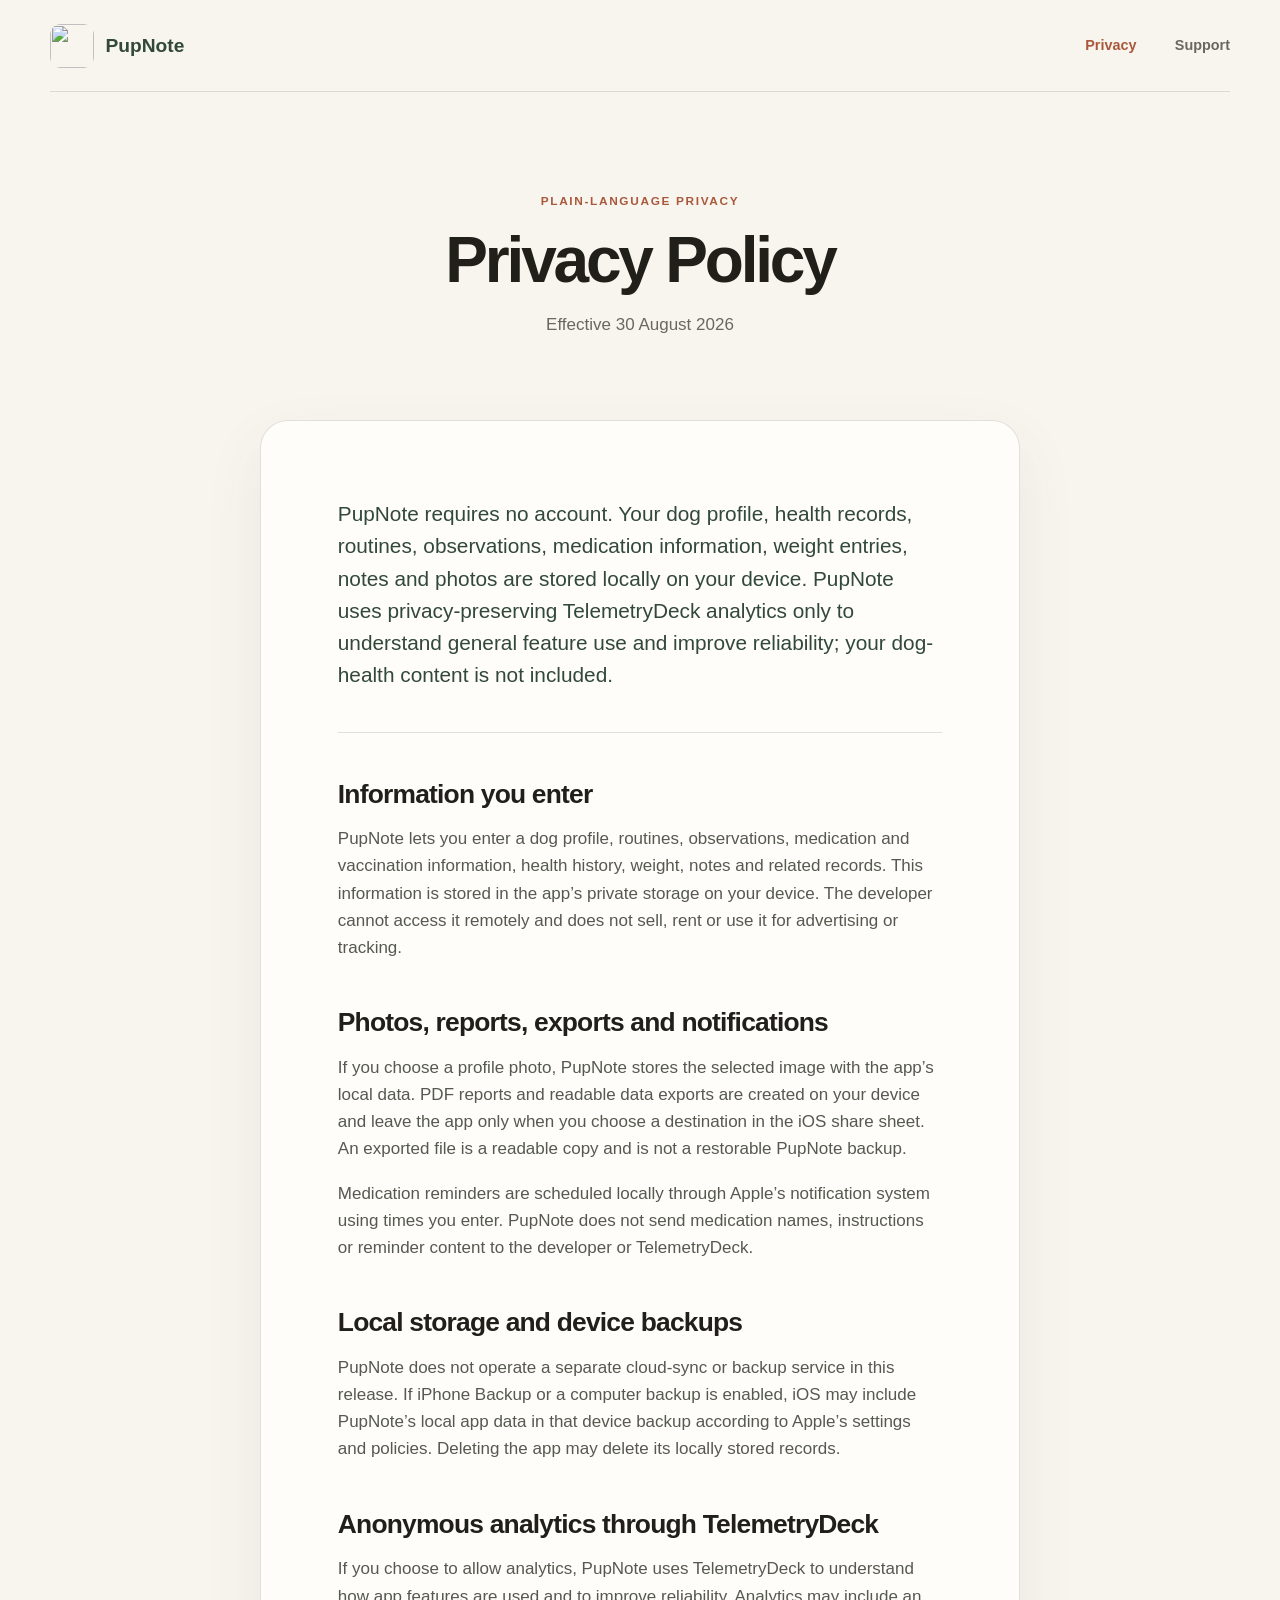
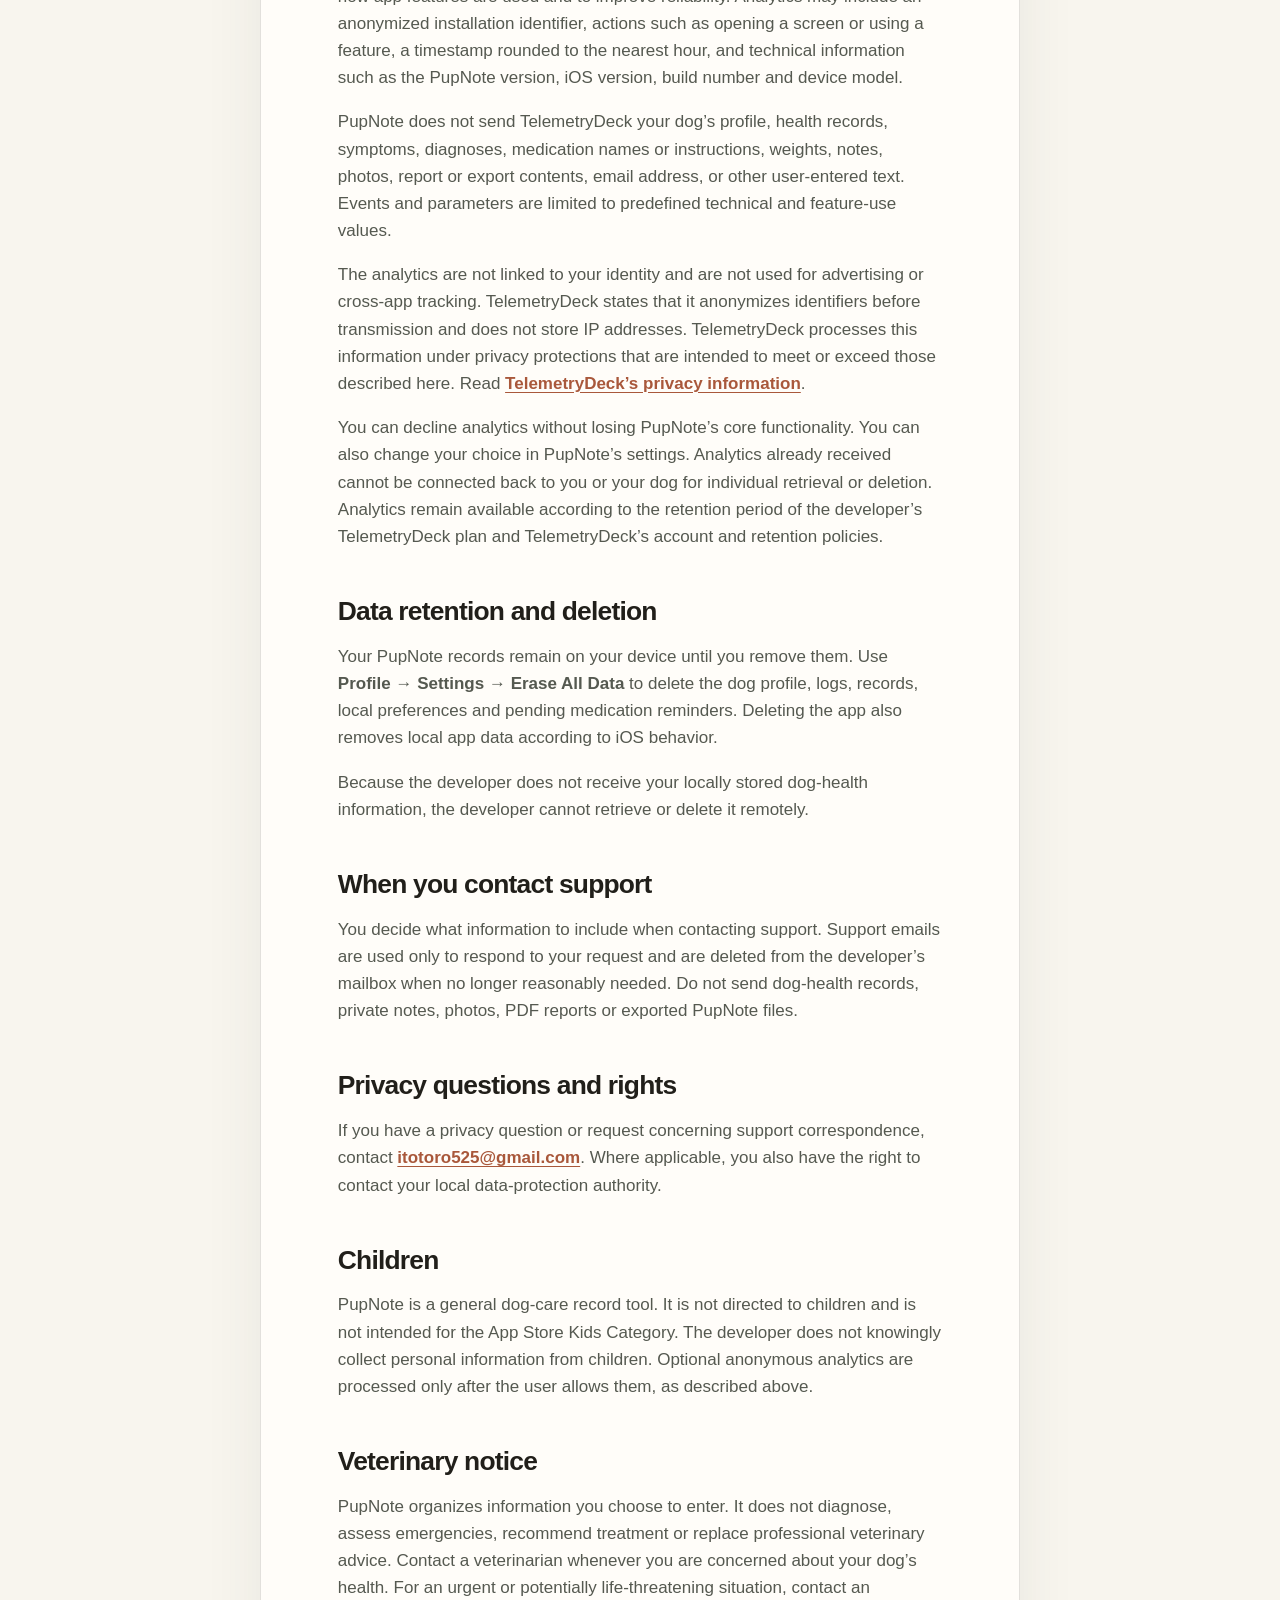
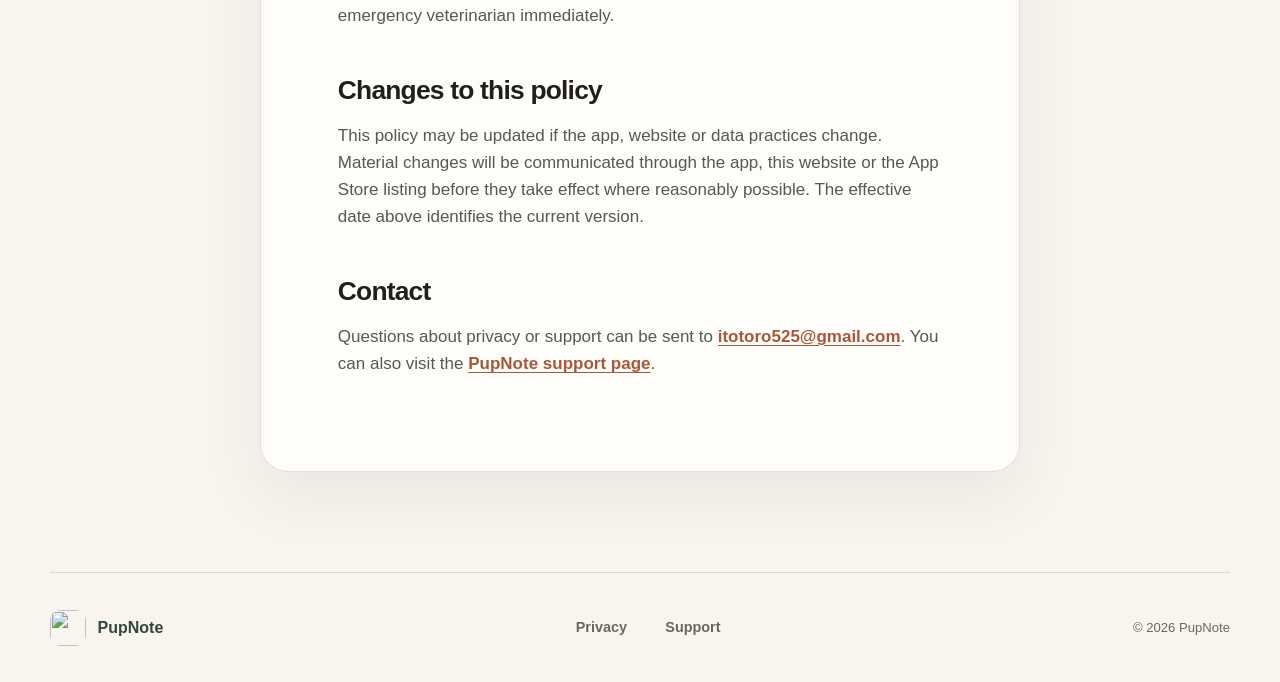
==== privacy/index.html @ dc1aa4c1 "Prep-Submission privacy and support" ====
<!doctype html>
<html lang="en">
<head>
  <meta charset="utf-8">
  <meta name="viewport" content="width=device-width, initial-scale=1">
  <meta name="theme-color" content="#f8f5ef">
  <meta name="description" content="PupNote privacy policy.">
  <title>Privacy Policy — PupNote</title>
  <link rel="icon" href="../assets/pupnote-icon.png" type="image/png">
  <link rel="stylesheet" href="../assets/styles.css">
</head>
<body>
  <a class="skip-link" href="#main">Skip to content</a>
  <header class="site-header">
    <a class="brand" href="../" aria-label="PupNote home"><img src="../assets/pupnote-icon.png" alt="" width="44" height="44"><span>PupNote</span></a>
    <nav aria-label="Primary navigation"><a aria-current="page" href="./">Privacy</a><a href="../support/">Support</a></nav>
  </header>
  <main id="main" class="document-shell">
    <header class="document-header">
      <p class="eyebrow">Plain-language privacy</p>
      <h1>Privacy Policy</h1>
      <p>Effective 30 August 2026</p>
    </header>
    <article class="document">
      <p class="summary">PupNote requires no account. Your dog profile, health records, routines, observations, medication information, weight entries, notes and photos are stored locally on your device. PupNote uses privacy-preserving TelemetryDeck analytics only to understand general feature use and improve reliability; your dog-health content is not included.</p>

      <h2>Information you enter</h2>
      <p>PupNote lets you enter a dog profile, routines, observations, medication and vaccination information, health history, weight, notes and related records. This information is stored in the app’s private storage on your device. The developer cannot access it remotely and does not sell, rent or use it for advertising or tracking.</p>

      <h2>Photos, reports, exports and notifications</h2>
      <p>If you choose a profile photo, PupNote stores the selected image with the app’s local data. PDF reports and readable data exports are created on your device and leave the app only when you choose a destination in the iOS share sheet. An exported file is a readable copy and is not a restorable PupNote backup.</p>
      <p>Medication reminders are scheduled locally through Apple’s notification system using times you enter. PupNote does not send medication names, instructions or reminder content to the developer or TelemetryDeck.</p>

      <h2>Local storage and device backups</h2>
      <p>PupNote does not operate a separate cloud-sync or backup service in this release. If iPhone Backup or a computer backup is enabled, iOS may include PupNote’s local app data in that device backup according to Apple’s settings and policies. Deleting the app may delete its locally stored records.</p>

      <h2>Anonymous analytics through TelemetryDeck</h2>
      <p>If you choose to allow analytics, PupNote uses TelemetryDeck to understand how app features are used and to improve reliability. Analytics may include an anonymized installation identifier, actions such as opening a screen or using a feature, a timestamp rounded to the nearest hour, and technical information such as the PupNote version, iOS version, build number and device model.</p>
      <p>PupNote does not send TelemetryDeck your dog’s profile, health records, symptoms, diagnoses, medication names or instructions, weights, notes, photos, report or export contents, email address, or other user-entered text. Events and parameters are limited to predefined technical and feature-use values.</p>
      <p>The analytics are not linked to your identity and are not used for advertising or cross-app tracking. TelemetryDeck states that it anonymizes identifiers before transmission and does not store IP addresses. TelemetryDeck processes this information under privacy protections that are intended to meet or exceed those described here. Read <a href="https://telemetrydeck.com/privacy/">TelemetryDeck’s privacy information</a>.</p>
      <p>You can decline analytics without losing PupNote’s core functionality. You can also change your choice in PupNote’s settings. Analytics already received cannot be connected back to you or your dog for individual retrieval or deletion. Analytics remain available according to the retention period of the developer’s TelemetryDeck plan and TelemetryDeck’s account and retention policies.</p>

      <h2>Data retention and deletion</h2>
      <p>Your PupNote records remain on your device until you remove them. Use <strong>Profile → Settings → Erase All Data</strong> to delete the dog profile, logs, records, local preferences and pending medication reminders. Deleting the app also removes local app data according to iOS behavior.</p>
      <p>Because the developer does not receive your locally stored dog-health information, the developer cannot retrieve or delete it remotely.</p>

      <h2>When you contact support</h2>
      <p>You decide what information to include when contacting support. Support emails are used only to respond to your request and are deleted from the developer’s mailbox when no longer reasonably needed. Do not send dog-health records, private notes, photos, PDF reports or exported PupNote files.</p>

      <h2>Privacy questions and rights</h2>
      <p>If you have a privacy question or request concerning support correspondence, contact <a href="mailto:itotoro525@gmail.com">itotoro525@gmail.com</a>. Where applicable, you also have the right to contact your local data-protection authority.</p>

      <h2>Children</h2>
      <p>PupNote is a general dog-care record tool. It is not directed to children and is not intended for the App Store Kids Category. The developer does not knowingly collect personal information from children. Optional anonymous analytics are processed only after the user allows them, as described above.</p>

      <h2>Veterinary notice</h2>
      <p>PupNote organizes information you choose to enter. It does not diagnose, assess emergencies, recommend treatment or replace professional veterinary advice. Contact a veterinarian whenever you are concerned about your dog’s health. For an urgent or potentially life-threatening situation, contact an emergency veterinarian immediately.</p>

      <h2>Changes to this policy</h2>
      <p>This policy may be updated if the app, website or data practices change. Material changes will be communicated through the app, this website or the App Store listing before they take effect where reasonably possible. The effective date above identifies the current version.</p>

      <h2>Contact</h2>
      <p>Questions about privacy or support can be sent to <a href="mailto:itotoro525@gmail.com">itotoro525@gmail.com</a>. You can also visit the <a href="../support/">PupNote support page</a>.</p>
    </article>
  </main>
  <footer><a class="brand footer-brand" href="../"><img src="../assets/pupnote-icon.png" alt="" width="36" height="36"><span>PupNote</span></a><div class="footer-links"><a href="./">Privacy</a><a href="../support/">Support</a></div><p>© 2026 PupNote</p></footer>
</body>
</html>
---- assets/styles.css ----
:root{--cream:#f8f5ee;--paper:#fffdf9;--ink:#211f1a;--forest:#31483a;--sage:#718b70;--sage-soft:#dfe8da;--amber:#e69519;--amber-soft:#f8e2b7;--clay:#a9583b;--clay-soft:#f1d8cc;--muted:#69675f;--line:rgba(33,31,26,.13);--max:1180px;--display:"Avenir Next Rounded","SF Pro Rounded",-apple-system,sans-serif;--sans:-apple-system,BlinkMacSystemFont,"Segoe UI",sans-serif}
*{box-sizing:border-box}html{scroll-behavior:smooth}body{margin:0;color:var(--ink);background:var(--cream);font:17px/1.6 var(--sans);-webkit-font-smoothing:antialiased}a{color:inherit;text-underline-offset:.2em}img{display:block;max-width:100%}.skip-link{position:fixed;top:10px;left:10px;z-index:20;padding:.6rem 1rem;background:var(--ink);color:#fff;transform:translateY(-150%)}.skip-link:focus{transform:none}.site-header,footer{width:min(calc(100% - 48px),var(--max));margin:auto;display:flex;align-items:center;justify-content:space-between}.site-header{min-height:92px;border-bottom:1px solid var(--line)}.brand{display:inline-flex;align-items:center;gap:.72rem;color:var(--forest);text-decoration:none;font:750 1.2rem var(--display)}.brand img{border-radius:11px}.brand b{color:var(--amber)}.site-header nav,.footer-links{display:flex;gap:clamp(1.2rem,3vw,2.5rem)}.site-header nav a,.footer-links a{color:var(--muted);text-decoration:none;font-size:.9rem;font-weight:700}.site-header nav a:hover,.site-header nav a[aria-current=page],.footer-links a:hover{color:var(--clay)}
.hero{width:min(calc(100% - 48px),var(--max));margin:auto;min-height:760px;display:grid;grid-template-columns:1fr .85fr;align-items:center;gap:7vw;padding:70px 0 95px}.eyebrow{margin:0 0 1rem;color:var(--clay);font-size:.74rem;font-weight:850;letter-spacing:.14em;text-transform:uppercase}h1,h2,h3{font-family:var(--display);line-height:1.05}.hero h1{margin:0;font-size:clamp(4rem,8.2vw,7.1rem);letter-spacing:-.065em;font-weight:750}.hero h1 em,.closing h2 em{color:var(--amber);font-style:normal}.lede{max-width:650px;margin:2rem 0 0;color:var(--muted);font-size:clamp(1.08rem,2vw,1.32rem);line-height:1.55}.actions{display:flex;flex-wrap:wrap;align-items:center;gap:1.5rem;margin-top:2.2rem}.button{display:inline-block;padding:.92rem 1.2rem;border-radius:999px;background:var(--forest);color:#fff;font-size:.88rem;font-weight:780}.text-link{color:var(--forest);font-weight:780;text-decoration-thickness:1px}
.phone-stage{position:relative;display:grid;place-items:center;min-height:650px}.sun{position:absolute;border-radius:50%}.sun-one{width:530px;height:530px;background:var(--amber-soft)}.sun-two{width:230px;height:230px;right:-45px;top:15px;background:var(--clay-soft)}.phone{position:relative;z-index:2;width:330px;height:682px;overflow:hidden;padding:15px 18px 0;border:9px solid #282823;border-radius:47px;background:var(--paper);box-shadow:0 35px 70px rgba(49,72,58,.23),inset 0 0 0 1px #d8d5cd;font-size:11px}.phone-top{height:26px;display:flex;justify-content:space-between;align-items:flex-start;padding:0 8px;font-weight:750}.island{position:absolute;top:9px;left:50%;width:90px;height:25px;border-radius:20px;background:#252522;transform:translateX(-50%)}.app-head{display:flex;align-items:center;justify-content:space-between;margin:18px 3px 16px}.app-head p{margin:0;color:var(--muted);font-size:11px}.app-head h2{margin:2px 0 0;font-size:23px;letter-spacing:-.04em}.app-head img{width:45px;height:45px;border-radius:50%;object-fit:cover;border:3px solid #fff;box-shadow:0 2px 10px #c9c2b6}.next-card{padding:17px;border-radius:20px;background:var(--forest);color:#fff}.card-row{display:flex;justify-content:space-between;align-items:center}.mini-label,.section-label{font-size:8px;font-weight:850;letter-spacing:.12em}.status{padding:3px 7px;border-radius:20px;background:#e4eee1;color:var(--forest);font-size:8px;font-weight:800}.next-card h3{margin:17px 0 1px;font-size:19px}.next-card p{margin:0;color:#dce6de}.next-card button{width:100%;margin-top:14px;padding:9px;border:0;border-radius:10px;background:#fff;color:var(--forest);font-weight:800}.section-label{margin:17px 2px 9px;color:#827d72}.quick-grid{display:grid;grid-template-columns:repeat(4,1fr);gap:7px}.quick-grid span{height:63px;display:grid;place-items:center;padding:8px 2px;border:1px solid #ebe4d8;border-radius:14px;background:#fff;font-size:17px}.quick-grid b{font-size:8px}.care-row{display:flex;align-items:center;gap:9px;margin-bottom:7px;padding:10px;border-radius:13px;background:#f4f1e9}.care-row .care-icon{display:grid;place-items:center;width:28px;height:28px;border-radius:9px;background:var(--sage-soft);color:var(--forest);font-weight:900}.care-row .care-icon.amber{background:var(--amber-soft);color:#9d5f09}.care-row div{display:grid;flex:1}.care-row small{color:var(--muted)}.care-row time{color:var(--muted);font-size:9px}.tabbar{position:absolute;bottom:0;left:0;right:0;height:68px;display:grid;grid-template-columns:repeat(5,1fr);padding:8px 8px 4px;background:rgba(255,253,249,.96);border-top:1px solid #e8e2d7}.tabbar span{display:grid;place-items:center;color:#999287;font-size:15px}.tabbar b{font-size:7px}.tabbar .active{color:var(--amber)}
.trust-strip{display:grid;grid-template-columns:repeat(3,1fr);gap:1px;background:var(--forest);color:#fff}.trust-strip p{margin:0;padding:2rem max(1.5rem,calc((100vw - var(--max))/6));border-right:1px solid rgba(255,255,255,.15)}.trust-strip strong,.trust-strip span{display:block}.trust-strip strong{font:750 1.15rem var(--display)}.trust-strip span{margin-top:.25rem;color:#d9e3da;font-size:.86rem}.section{width:min(calc(100% - 48px),var(--max));margin:auto;padding:125px 0}.section-heading{display:grid;grid-template-columns:1.1fr .75fr;gap:7rem;align-items:end}.section-heading h2,.flow-copy h2,.privacy-callout h2,.closing h2,.document-header h1{margin:0;font-size:clamp(2.8rem,5vw,4.7rem);letter-spacing:-.05em}.section-heading>p{margin:0;color:var(--muted)}.feature-grid{display:grid;grid-template-columns:repeat(3,1fr);gap:1.3rem;margin-top:4.5rem}.feature-card{min-height:400px;padding:2rem;border-radius:28px;display:flex;flex-direction:column}.feature-card.sage{background:var(--sage-soft)}.feature-card.amber{background:var(--amber-soft)}.feature-card.clay{background:var(--clay-soft)}.number{font-size:.72rem;font-weight:850;letter-spacing:.12em;color:var(--forest)}.feature-icon{margin:auto 0 1rem;font:500 3rem var(--display)}.feature-card h3{margin:0 0 .8rem;font-size:1.9rem;letter-spacing:-.035em}.feature-card p{margin:0;color:#56584f;font-size:.94rem}.flow-section{padding:115px max(24px,calc((100vw - var(--max))/2));display:grid;grid-template-columns:1fr 1fr;gap:8rem;background:#fffdf9}.flow-copy p:last-child{max-width:500px;color:var(--muted)}.flow-list{list-style:none;margin:0;padding:0}.flow-list li{display:flex;gap:1.2rem;padding:1.5rem 0;border-bottom:1px solid var(--line)}.flow-list li>span{display:grid;place-items:center;flex:0 0 42px;height:42px;border-radius:50%;background:var(--amber-soft);color:#8c5307;font-weight:850}.flow-list strong{font:750 1.25rem var(--display)}.flow-list p{margin:.2rem 0 0;color:var(--muted);font-size:.94rem}.privacy-callout{padding:110px max(24px,calc((100vw - var(--max))/2));background:var(--sage-soft);display:grid;grid-template-columns:.8fr 1fr;gap:8rem;align-items:center}.privacy-callout>div:last-child{max-width:570px}.privacy-callout>div:last-child>p:not(.eyebrow){color:#51574f}.privacy-art{position:relative;width:min(100%,390px);aspect-ratio:1;margin:auto}.privacy-art img{width:100%;height:100%;object-fit:cover;border-radius:50%;filter:saturate(.8)}.privacy-art span{position:absolute;right:-30px;bottom:15px;display:grid;place-items:center;width:130px;height:130px;border-radius:50%;background:var(--clay);color:#fff;text-align:center;font:750 1.1rem/1.15 var(--display);transform:rotate(7deg)}.closing{padding:130px 24px;text-align:center}.closing img{margin:0 auto 1.5rem;border-radius:23px}.closing h2{max-width:720px;margin:0 auto}.closing>p:last-child{color:var(--muted)}footer{min-height:110px;border-top:1px solid var(--line);color:var(--muted);font-size:.82rem}.footer-brand{font-size:1rem}
.document-shell{padding-bottom:100px}.document-header{width:min(calc(100% - 48px),850px);margin:auto;padding:100px 0 65px;text-align:center}.document-header>p:last-child{color:var(--muted)}.document{width:min(calc(100% - 48px),760px);margin:auto;padding:clamp(2rem,6vw,5rem);background:var(--paper);border:1px solid var(--line);border-radius:28px;box-shadow:0 24px 60px rgba(49,72,58,.08)}.document .summary{margin:0 0 3rem;padding-bottom:2.5rem;border-bottom:1px solid var(--line);color:var(--forest);font:1.3rem/1.55 var(--display)}.document h2{margin:3rem 0 .75rem;font-size:1.65rem;letter-spacing:-.03em}.document p{color:#555950}.document a{color:var(--clay);font-weight:750}.note{margin-top:3rem;padding:1.4rem 1.5rem;border-radius:15px;background:var(--sage-soft);color:var(--forest)}
@media(max-width:850px){.hero{grid-template-columns:1fr;padding-top:65px}.hero-copy{text-align:center}.lede{margin-left:auto;margin-right:auto}.actions{justify-content:center}.phone-stage{min-height:700px}.trust-strip,.feature-grid,.section-heading,.flow-section,.privacy-callout{grid-template-columns:1fr}.section-heading,.flow-section,.privacy-callout{gap:2.5rem}.trust-strip p{border-right:0;border-bottom:1px solid rgba(255,255,255,.15)}.section{padding:90px 0}.feature-card{min-height:300px}.privacy-art{width:min(78vw,390px)}}
@media(max-width:580px){.site-header,footer,.hero,.section{width:min(calc(100% - 32px),var(--max))}.site-header{min-height:76px}.brand span{font-size:.95rem}.site-header nav{gap:.8rem}.site-header nav a:first-child{display:none}.hero h1{font-size:clamp(3.7rem,18vw,5.3rem)}.phone-stage{min-height:610px;transform:scale(.88);margin:-35px 0}.sun-one{width:430px;height:430px}.feature-card{min-height:275px}.privacy-art span{right:-5px;width:105px;height:105px;font-size:.9rem}footer{padding:1.5rem 0;flex-wrap:wrap;gap:1rem 2rem}footer>p{flex-basis:100%;margin:0}.document-header{padding:70px 0 45px}.document{width:min(calc(100% - 24px),760px);padding:2rem 1.35rem;border-radius:20px}}
@media(prefers-reduced-motion:reduce){html{scroll-behavior:auto}}
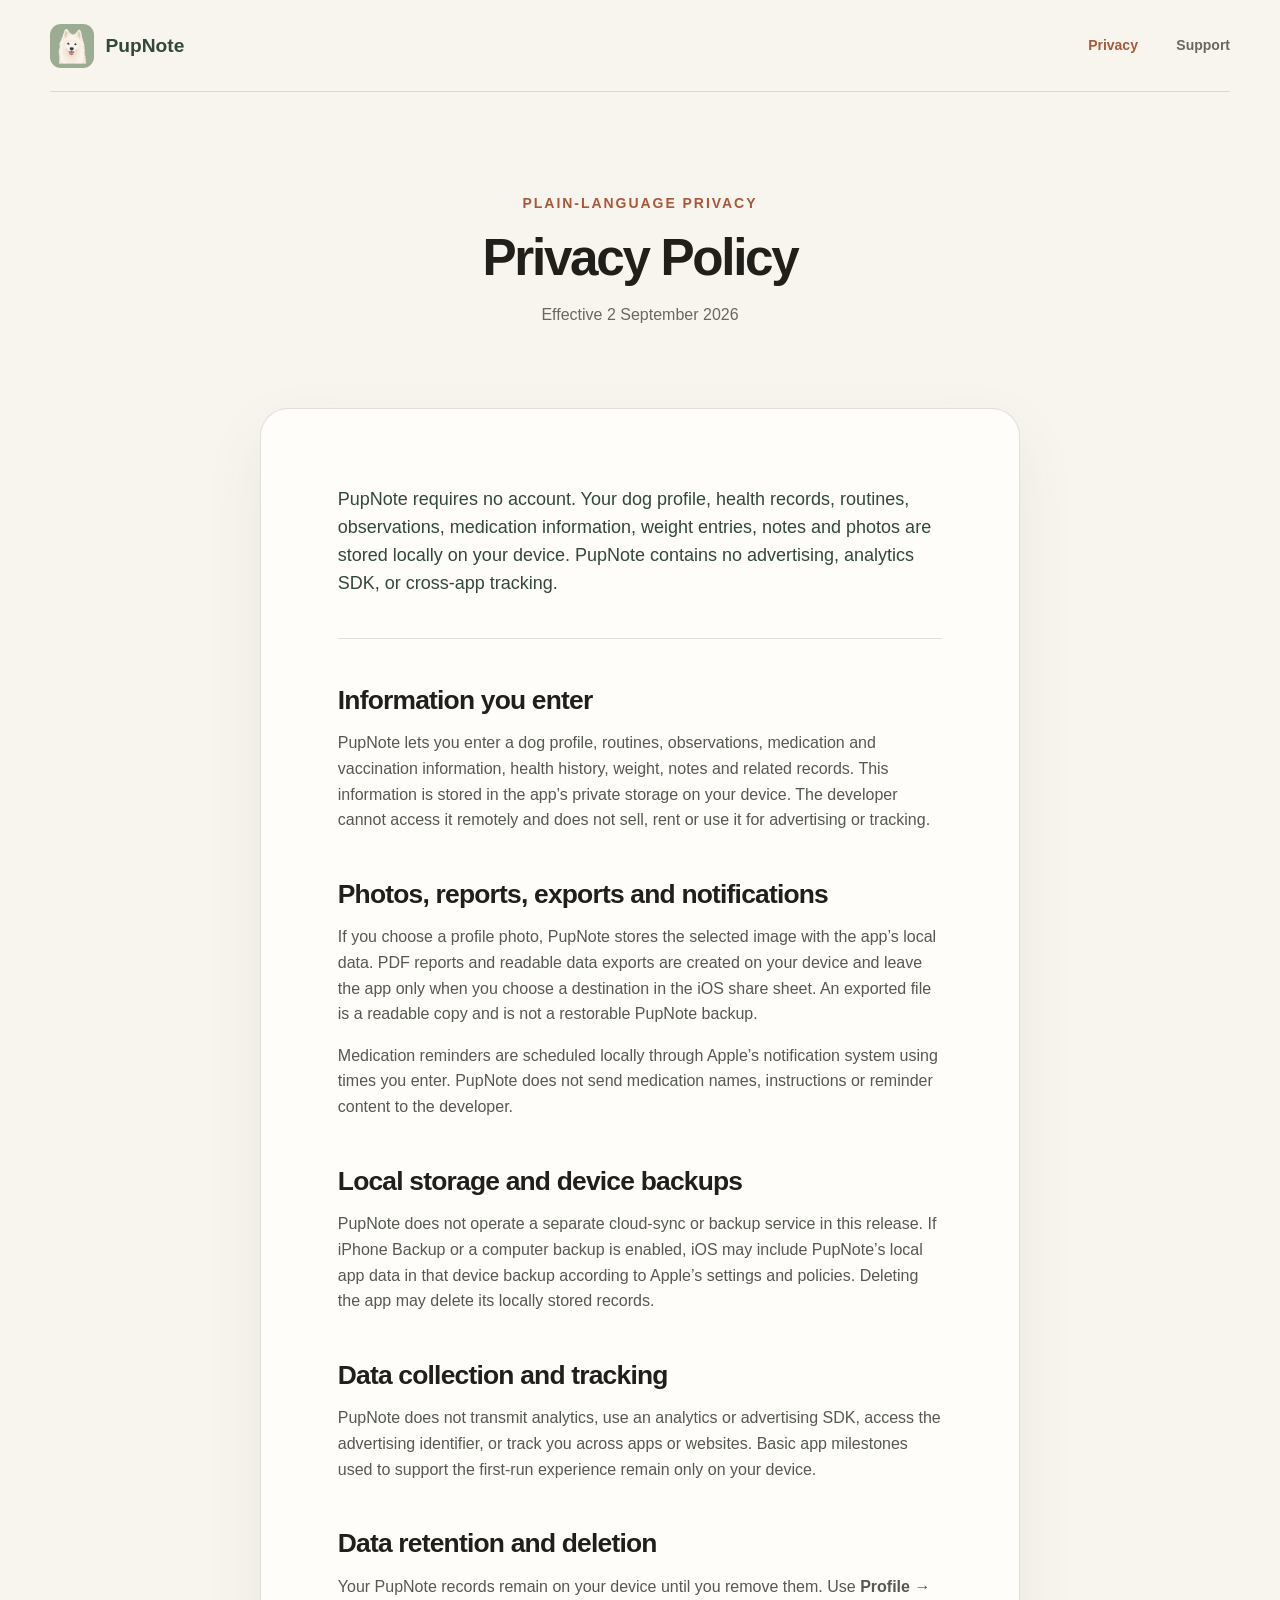
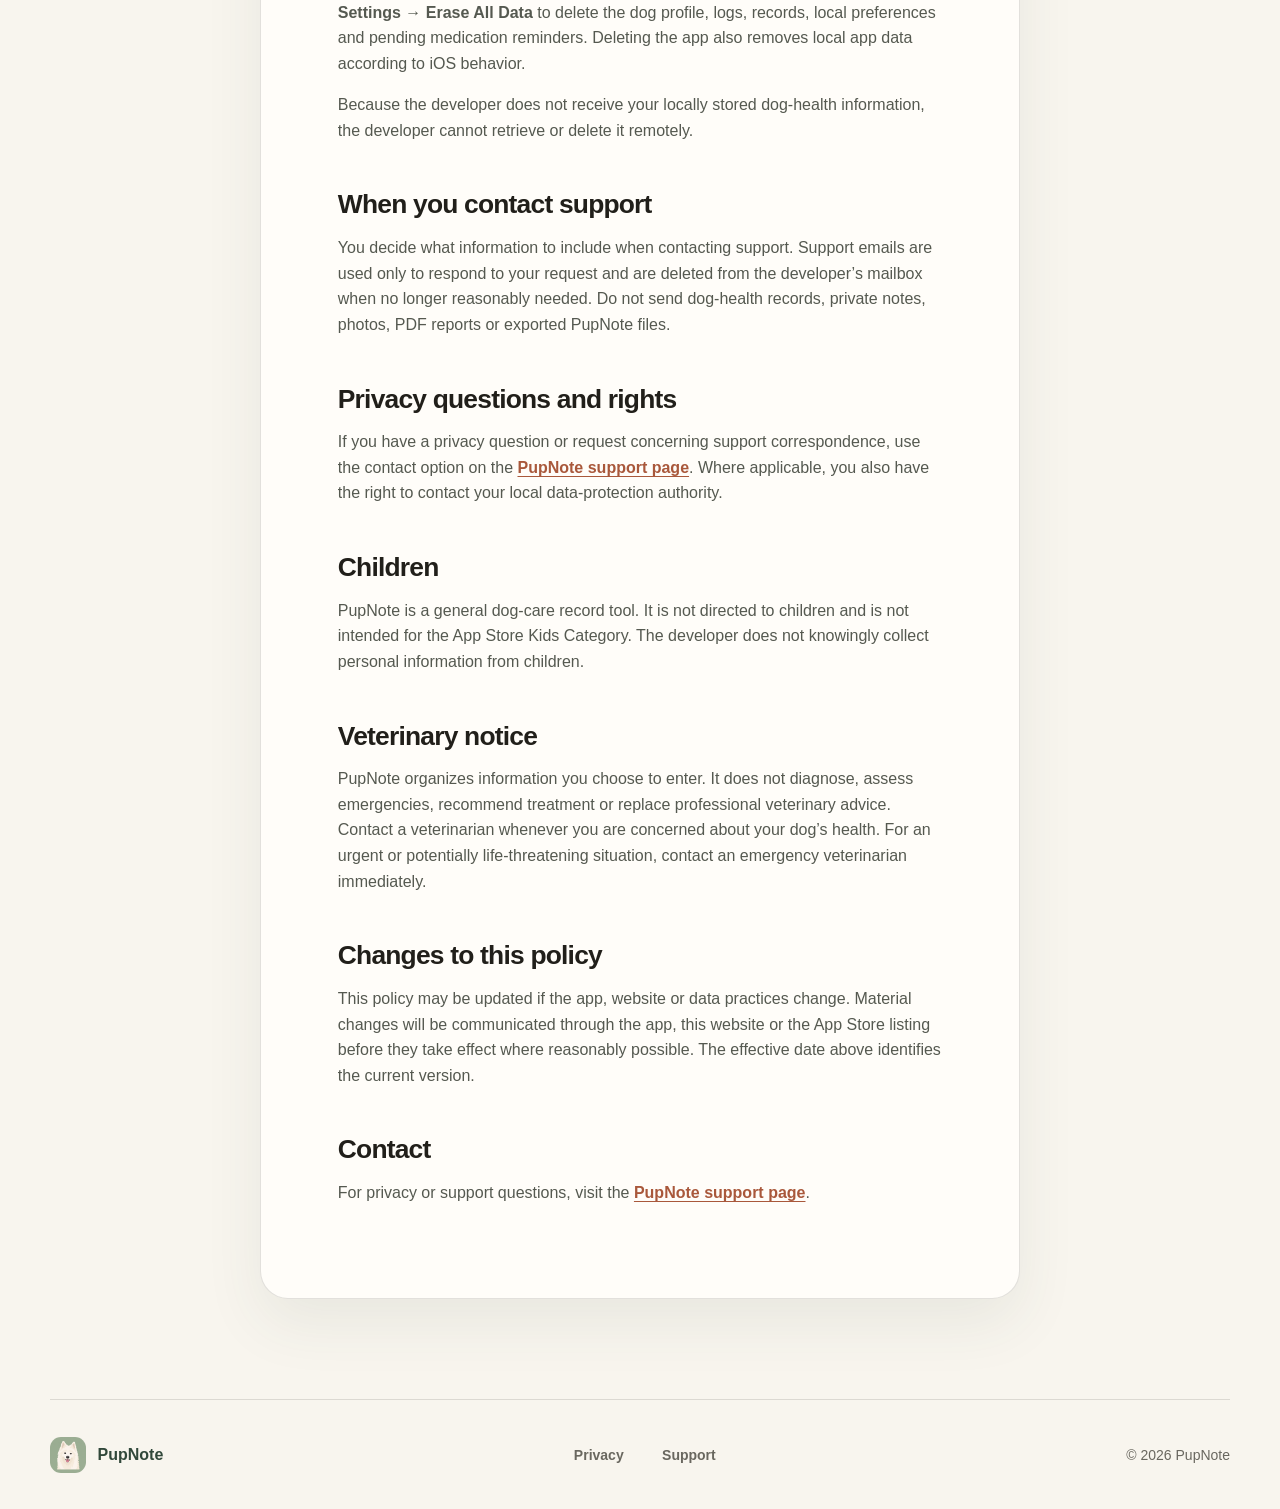
==== commit cadc775b: "Align public privacy pages with local-only release" ====
--- a/privacy/index.html
+++ b/privacy/index.html
@@ -19,26 +19,23 @@
     <header class="document-header">
       <p class="eyebrow">Plain-language privacy</p>
       <h1>Privacy Policy</h1>
-      <p>Effective 30 August 2026</p>
+      <p>Effective 2 September 2026</p>
     </header>
     <article class="document">
-      <p class="summary">PupNote requires no account. Your dog profile, health records, routines, observations, medication information, weight entries, notes and photos are stored locally on your device. PupNote uses privacy-preserving TelemetryDeck analytics only to understand general feature use and improve reliability; your dog-health content is not included.</p>
+      <p class="summary">PupNote requires no account. Your dog profile, health records, routines, observations, medication information, weight entries, notes and photos are stored locally on your device. PupNote contains no advertising, analytics SDK, or cross-app tracking.</p>
 
       <h2>Information you enter</h2>
       <p>PupNote lets you enter a dog profile, routines, observations, medication and vaccination information, health history, weight, notes and related records. This information is stored in the app’s private storage on your device. The developer cannot access it remotely and does not sell, rent or use it for advertising or tracking.</p>
 
       <h2>Photos, reports, exports and notifications</h2>
       <p>If you choose a profile photo, PupNote stores the selected image with the app’s local data. PDF reports and readable data exports are created on your device and leave the app only when you choose a destination in the iOS share sheet. An exported file is a readable copy and is not a restorable PupNote backup.</p>
-      <p>Medication reminders are scheduled locally through Apple’s notification system using times you enter. PupNote does not send medication names, instructions or reminder content to the developer or TelemetryDeck.</p>
+      <p>Medication reminders are scheduled locally through Apple’s notification system using times you enter. PupNote does not send medication names, instructions or reminder content to the developer.</p>
 
       <h2>Local storage and device backups</h2>
       <p>PupNote does not operate a separate cloud-sync or backup service in this release. If iPhone Backup or a computer backup is enabled, iOS may include PupNote’s local app data in that device backup according to Apple’s settings and policies. Deleting the app may delete its locally stored records.</p>
 
-      <h2>Anonymous analytics through TelemetryDeck</h2>
-      <p>If you choose to allow analytics, PupNote uses TelemetryDeck to understand how app features are used and to improve reliability. Analytics may include an anonymized installation identifier, actions such as opening a screen or using a feature, a timestamp rounded to the nearest hour, and technical information such as the PupNote version, iOS version, build number and device model.</p>
-      <p>PupNote does not send TelemetryDeck your dog’s profile, health records, symptoms, diagnoses, medication names or instructions, weights, notes, photos, report or export contents, email address, or other user-entered text. Events and parameters are limited to predefined technical and feature-use values.</p>
-      <p>The analytics are not linked to your identity and are not used for advertising or cross-app tracking. TelemetryDeck states that it anonymizes identifiers before transmission and does not store IP addresses. TelemetryDeck processes this information under privacy protections that are intended to meet or exceed those described here. Read <a href="https://telemetrydeck.com/privacy/">TelemetryDeck’s privacy information</a>.</p>
-      <p>You can decline analytics without losing PupNote’s core functionality. You can also change your choice in PupNote’s settings. Analytics already received cannot be connected back to you or your dog for individual retrieval or deletion. Analytics remain available according to the retention period of the developer’s TelemetryDeck plan and TelemetryDeck’s account and retention policies.</p>
+      <h2>Data collection and tracking</h2>
+      <p>PupNote does not transmit analytics, use an analytics or advertising SDK, access the advertising identifier, or track you across apps or websites. Basic app milestones used to support the first-run experience remain only on your device.</p>
 
       <h2>Data retention and deletion</h2>
       <p>Your PupNote records remain on your device until you remove them. Use <strong>Profile → Settings → Erase All Data</strong> to delete the dog profile, logs, records, local preferences and pending medication reminders. Deleting the app also removes local app data according to iOS behavior.</p>
@@ -48,10 +45,10 @@
       <p>You decide what information to include when contacting support. Support emails are used only to respond to your request and are deleted from the developer’s mailbox when no longer reasonably needed. Do not send dog-health records, private notes, photos, PDF reports or exported PupNote files.</p>
 
       <h2>Privacy questions and rights</h2>
-      <p>If you have a privacy question or request concerning support correspondence, contact <a href="mailto:itotoro525@gmail.com">itotoro525@gmail.com</a>. Where applicable, you also have the right to contact your local data-protection authority.</p>
+      <p>If you have a privacy question or request concerning support correspondence, use the contact option on the <a href="../support/">PupNote support page</a>. Where applicable, you also have the right to contact your local data-protection authority.</p>
 
       <h2>Children</h2>
-      <p>PupNote is a general dog-care record tool. It is not directed to children and is not intended for the App Store Kids Category. The developer does not knowingly collect personal information from children. Optional anonymous analytics are processed only after the user allows them, as described above.</p>
+      <p>PupNote is a general dog-care record tool. It is not directed to children and is not intended for the App Store Kids Category. The developer does not knowingly collect personal information from children.</p>
 
       <h2>Veterinary notice</h2>
       <p>PupNote organizes information you choose to enter. It does not diagnose, assess emergencies, recommend treatment or replace professional veterinary advice. Contact a veterinarian whenever you are concerned about your dog’s health. For an urgent or potentially life-threatening situation, contact an emergency veterinarian immediately.</p>
@@ -60,7 +57,7 @@
       <p>This policy may be updated if the app, website or data practices change. Material changes will be communicated through the app, this website or the App Store listing before they take effect where reasonably possible. The effective date above identifies the current version.</p>
 
       <h2>Contact</h2>
-      <p>Questions about privacy or support can be sent to <a href="mailto:itotoro525@gmail.com">itotoro525@gmail.com</a>. You can also visit the <a href="../support/">PupNote support page</a>.</p>
+      <p>For privacy or support questions, visit the <a href="../support/">PupNote support page</a>.</p>
     </article>
   </main>
   <footer><a class="brand footer-brand" href="../"><img src="../assets/pupnote-icon.png" alt="" width="36" height="36"><span>PupNote</span></a><div class="footer-links"><a href="./">Privacy</a><a href="../support/">Support</a></div><p>© 2026 PupNote</p></footer>
--- a/assets/styles.css
+++ b/assets/styles.css
@@ -4,6 +4,57 @@
 .phone-stage{position:relative;display:grid;place-items:center;min-height:650px}.sun{position:absolute;border-radius:50%}.sun-one{width:530px;height:530px;background:var(--amber-soft)}.sun-two{width:230px;height:230px;right:-45px;top:15px;background:var(--clay-soft)}.phone{position:relative;z-index:2;width:330px;height:682px;overflow:hidden;padding:15px 18px 0;border:9px solid #282823;border-radius:47px;background:var(--paper);box-shadow:0 35px 70px rgba(49,72,58,.23),inset 0 0 0 1px #d8d5cd;font-size:11px}.phone-top{height:26px;display:flex;justify-content:space-between;align-items:flex-start;padding:0 8px;font-weight:750}.island{position:absolute;top:9px;left:50%;width:90px;height:25px;border-radius:20px;background:#252522;transform:translateX(-50%)}.app-head{display:flex;align-items:center;justify-content:space-between;margin:18px 3px 16px}.app-head p{margin:0;color:var(--muted);font-size:11px}.app-head h2{margin:2px 0 0;font-size:23px;letter-spacing:-.04em}.app-head img{width:45px;height:45px;border-radius:50%;object-fit:cover;border:3px solid #fff;box-shadow:0 2px 10px #c9c2b6}.next-card{padding:17px;border-radius:20px;background:var(--forest);color:#fff}.card-row{display:flex;justify-content:space-between;align-items:center}.mini-label,.section-label{font-size:8px;font-weight:850;letter-spacing:.12em}.status{padding:3px 7px;border-radius:20px;background:#e4eee1;color:var(--forest);font-size:8px;font-weight:800}.next-card h3{margin:17px 0 1px;font-size:19px}.next-card p{margin:0;color:#dce6de}.next-card button{width:100%;margin-top:14px;padding:9px;border:0;border-radius:10px;background:#fff;color:var(--forest);font-weight:800}.section-label{margin:17px 2px 9px;color:#827d72}.quick-grid{display:grid;grid-template-columns:repeat(4,1fr);gap:7px}.quick-grid span{height:63px;display:grid;place-items:center;padding:8px 2px;border:1px solid #ebe4d8;border-radius:14px;background:#fff;font-size:17px}.quick-grid b{font-size:8px}.care-row{display:flex;align-items:center;gap:9px;margin-bottom:7px;padding:10px;border-radius:13px;background:#f4f1e9}.care-row .care-icon{display:grid;place-items:center;width:28px;height:28px;border-radius:9px;background:var(--sage-soft);color:var(--forest);font-weight:900}.care-row .care-icon.amber{background:var(--amber-soft);color:#9d5f09}.care-row div{display:grid;flex:1}.care-row small{color:var(--muted)}.care-row time{color:var(--muted);font-size:9px}.tabbar{position:absolute;bottom:0;left:0;right:0;height:68px;display:grid;grid-template-columns:repeat(5,1fr);padding:8px 8px 4px;background:rgba(255,253,249,.96);border-top:1px solid #e8e2d7}.tabbar span{display:grid;place-items:center;color:#999287;font-size:15px}.tabbar b{font-size:7px}.tabbar .active{color:var(--amber)}
 .trust-strip{display:grid;grid-template-columns:repeat(3,1fr);gap:1px;background:var(--forest);color:#fff}.trust-strip p{margin:0;padding:2rem max(1.5rem,calc((100vw - var(--max))/6));border-right:1px solid rgba(255,255,255,.15)}.trust-strip strong,.trust-strip span{display:block}.trust-strip strong{font:750 1.15rem var(--display)}.trust-strip span{margin-top:.25rem;color:#d9e3da;font-size:.86rem}.section{width:min(calc(100% - 48px),var(--max));margin:auto;padding:125px 0}.section-heading{display:grid;grid-template-columns:1.1fr .75fr;gap:7rem;align-items:end}.section-heading h2,.flow-copy h2,.privacy-callout h2,.closing h2,.document-header h1{margin:0;font-size:clamp(2.8rem,5vw,4.7rem);letter-spacing:-.05em}.section-heading>p{margin:0;color:var(--muted)}.feature-grid{display:grid;grid-template-columns:repeat(3,1fr);gap:1.3rem;margin-top:4.5rem}.feature-card{min-height:400px;padding:2rem;border-radius:28px;display:flex;flex-direction:column}.feature-card.sage{background:var(--sage-soft)}.feature-card.amber{background:var(--amber-soft)}.feature-card.clay{background:var(--clay-soft)}.number{font-size:.72rem;font-weight:850;letter-spacing:.12em;color:var(--forest)}.feature-icon{margin:auto 0 1rem;font:500 3rem var(--display)}.feature-card h3{margin:0 0 .8rem;font-size:1.9rem;letter-spacing:-.035em}.feature-card p{margin:0;color:#56584f;font-size:.94rem}.flow-section{padding:115px max(24px,calc((100vw - var(--max))/2));display:grid;grid-template-columns:1fr 1fr;gap:8rem;background:#fffdf9}.flow-copy p:last-child{max-width:500px;color:var(--muted)}.flow-list{list-style:none;margin:0;padding:0}.flow-list li{display:flex;gap:1.2rem;padding:1.5rem 0;border-bottom:1px solid var(--line)}.flow-list li>span{display:grid;place-items:center;flex:0 0 42px;height:42px;border-radius:50%;background:var(--amber-soft);color:#8c5307;font-weight:850}.flow-list strong{font:750 1.25rem var(--display)}.flow-list p{margin:.2rem 0 0;color:var(--muted);font-size:.94rem}.privacy-callout{padding:110px max(24px,calc((100vw - var(--max))/2));background:var(--sage-soft);display:grid;grid-template-columns:.8fr 1fr;gap:8rem;align-items:center}.privacy-callout>div:last-child{max-width:570px}.privacy-callout>div:last-child>p:not(.eyebrow){color:#51574f}.privacy-art{position:relative;width:min(100%,390px);aspect-ratio:1;margin:auto}.privacy-art img{width:100%;height:100%;object-fit:cover;border-radius:50%;filter:saturate(.8)}.privacy-art span{position:absolute;right:-30px;bottom:15px;display:grid;place-items:center;width:130px;height:130px;border-radius:50%;background:var(--clay);color:#fff;text-align:center;font:750 1.1rem/1.15 var(--display);transform:rotate(7deg)}.closing{padding:130px 24px;text-align:center}.closing img{margin:0 auto 1.5rem;border-radius:23px}.closing h2{max-width:720px;margin:0 auto}.closing>p:last-child{color:var(--muted)}footer{min-height:110px;border-top:1px solid var(--line);color:var(--muted);font-size:.82rem}.footer-brand{font-size:1rem}
 .document-shell{padding-bottom:100px}.document-header{width:min(calc(100% - 48px),850px);margin:auto;padding:100px 0 65px;text-align:center}.document-header>p:last-child{color:var(--muted)}.document{width:min(calc(100% - 48px),760px);margin:auto;padding:clamp(2rem,6vw,5rem);background:var(--paper);border:1px solid var(--line);border-radius:28px;box-shadow:0 24px 60px rgba(49,72,58,.08)}.document .summary{margin:0 0 3rem;padding-bottom:2.5rem;border-bottom:1px solid var(--line);color:var(--forest);font:1.3rem/1.55 var(--display)}.document h2{margin:3rem 0 .75rem;font-size:1.65rem;letter-spacing:-.03em}.document p{color:#555950}.document a{color:var(--clay);font-weight:750}.note{margin-top:3rem;padding:1.4rem 1.5rem;border-radius:15px;background:var(--sage-soft);color:var(--forest)}
-@media(max-width:850px){.hero{grid-template-columns:1fr;padding-top:65px}.hero-copy{text-align:center}.lede{margin-left:auto;margin-right:auto}.actions{justify-content:center}.phone-stage{min-height:700px}.trust-strip,.feature-grid,.section-heading,.flow-section,.privacy-callout{grid-template-columns:1fr}.section-heading,.flow-section,.privacy-callout{gap:2.5rem}.trust-strip p{border-right:0;border-bottom:1px solid rgba(255,255,255,.15)}.section{padding:90px 0}.feature-card{min-height:300px}.privacy-art{width:min(78vw,390px)}}
-@media(max-width:580px){.site-header,footer,.hero,.section{width:min(calc(100% - 32px),var(--max))}.site-header{min-height:76px}.brand span{font-size:.95rem}.site-header nav{gap:.8rem}.site-header nav a:first-child{display:none}.hero h1{font-size:clamp(3.7rem,18vw,5.3rem)}.phone-stage{min-height:610px;transform:scale(.88);margin:-35px 0}.sun-one{width:430px;height:430px}.feature-card{min-height:275px}.privacy-art span{right:-5px;width:105px;height:105px;font-size:.9rem}footer{padding:1.5rem 0;flex-wrap:wrap;gap:1rem 2rem}footer>p{flex-basis:100%;margin:0}.document-header{padding:70px 0 45px}.document{width:min(calc(100% - 24px),760px);padding:2rem 1.35rem;border-radius:20px}}
+@media(max-width:850px){.hero{grid-template-columns:1fr;padding-top:65px}.hero-copy{text-align:center}.lede{margin-left:auto;margin-right:auto}.actions{justify-content:center}.phone-stage{min-height:700px}.trust-strip,.feature-grid,.section-heading,.flow-section,.privacy-callout{grid-template-columns:1fr}.section-heading,.flow-section,.privacy-callout{gap:2.5rem}.trust-strip p{border-right:0;border-bottom:1px solid rgba(255,255,255,.15)}.section{padding:90px 0}.feature-grid{gap:1rem;margin-top:3rem}.feature-card{min-height:0}.feature-icon{margin:2.5rem 0 1rem}.privacy-art{width:min(78vw,390px)}}
+@media(max-width:580px){.site-header,footer,.hero,.section{width:min(calc(100% - 32px),var(--max))}.site-header{min-height:76px}.brand span{font-size:.95rem}.site-header nav{gap:.8rem}.site-header nav a:first-child{display:none}.hero h1{font-size:clamp(3.7rem,18vw,5.3rem)}.phone-stage{min-height:610px;transform:scale(.88);margin:-35px 0}.sun-one{width:430px;height:430px}.feature-card{padding:1.6rem}.feature-icon{margin:1.75rem 0 .8rem}.privacy-art span{right:-5px;width:105px;height:105px;font-size:.9rem}footer{padding:1.5rem 0;flex-wrap:wrap;gap:1rem 2rem}footer>p{flex-basis:100%;margin:0}.document-header{padding:70px 0 45px}.document{width:min(calc(100% - 24px),760px);padding:2rem 1.35rem;border-radius:20px}}
+/* Unified type scale: small label, body, lead, card heading, section heading, hero. */
+body{font-size:16px}
+.eyebrow,.number,.site-header nav a,.footer-links a,footer{font-size:.875rem}
+.hero{min-height:700px}
+.hero h1{font-size:clamp(3.4rem,7vw,6rem);line-height:1.06;letter-spacing:-.055em}
+.lede{font-size:1.125rem}
+.button,.text-link{font-size:1rem;font-weight:750}
+.section-heading h2,.flow-copy h2,.privacy-callout h2,.closing h2,.document-header h1{font-size:clamp(2.35rem,4vw,3.75rem);line-height:1.08;letter-spacing:-.045em}
+.feature-card h3,.document h2{font-size:1.65rem}
+.feature-card p,.flow-list p{font-size:1rem}
+.feature-icon{font-size:2.5rem}
+.flow-list strong,.trust-strip strong,.privacy-art span{font-size:1.125rem}
+.document .summary{font-size:1.125rem}
+.feature-card{min-height:310px;padding:1.75rem}
+.feature-title{display:flex;align-items:center;gap:1rem;margin-top:2.5rem}
+.feature-title .feature-icon{flex:0 0 auto;margin:0;font-size:2.1rem;line-height:1}
+.feature-title h3{margin:0}
+.feature-card>p{margin-top:1.1rem}
+
+/* Landing-page narrative sections. */
+.device-shot{margin:0 auto;width:min(100%,360px);height:650px;overflow:hidden;border:9px solid #282823;border-radius:48px;background:#1d1c19;box-shadow:0 32px 70px rgba(49,72,58,.23)}
+.device-shot img{width:100%;height:100%;object-fit:cover;object-position:top}
+.story-section,.walkthrough-section,.continuity-section,.safety-section{padding:105px max(24px,calc((100vw - var(--max))/2))}
+.story-section{display:grid;grid-template-columns:.9fr 1.1fr;gap:8rem;background:var(--paper)}
+.story-heading h2,.continuity-section h2,.safety-section h2{margin:0;font-size:clamp(2.35rem,4vw,3.75rem);line-height:1.08;letter-spacing:-.045em}
+.story-copy p{margin:0 0 1.35rem;color:var(--muted)}
+.story-copy p:last-child{margin-bottom:0}
+.walkthrough-section{background:var(--forest);color:#fff}
+.walkthrough-section .section-heading>p{color:#d9e3da}
+.walkthrough-section .eyebrow{color:var(--amber-soft)}
+.walkthrough-grid{display:grid;grid-template-columns:repeat(4,minmax(0,1fr));gap:1.25rem;margin-top:3.5rem}
+.walkthrough-grid article{min-height:250px;padding:1.5rem;display:flex;flex-direction:column;border:1px solid rgba(255,255,255,.18);border-radius:24px;background:rgba(255,255,255,.06)}
+.walkthrough-grid span{color:var(--amber-soft);font-size:.875rem;font-weight:800;letter-spacing:.1em;text-transform:uppercase}
+.walkthrough-grid h3{margin:2.75rem 0 .75rem;font-size:1.5rem;line-height:1.12;letter-spacing:-.025em}
+.walkthrough-grid p{margin:0;color:#d9e3da;font-size:.95rem;line-height:1.55}
+.continuity-section{display:grid;grid-template-columns:.7fr 1.3fr;gap:5rem;align-items:center;background:var(--amber-soft)}
+.continuity-section>div:first-child>p:last-child{color:#5f5a4f}
+.continuity-flow{display:grid;grid-template-columns:minmax(145px,1fr) 28px minmax(145px,1fr) 28px minmax(145px,1fr);align-items:center;gap:.6rem}
+.continuity-flow div{min-height:0;padding:1.4rem;display:grid;grid-template-columns:auto 1fr;align-items:center;gap:1rem;border-radius:20px;background:var(--paper)}
+.continuity-flow span{color:var(--clay);font-size:.875rem;font-weight:800;letter-spacing:.1em}
+.continuity-flow strong{font:750 1.125rem/1.25 var(--display)}
+.continuity-flow b{color:var(--clay);font-size:1.25rem;text-align:center}
+.safety-section{max-width:none;text-align:center;background:var(--paper)}
+.safety-section h2,.safety-section>p:last-child{max-width:850px;margin-left:auto;margin-right:auto}
+.safety-section>p:last-child{color:var(--muted)}
+.closing a{color:var(--clay);font-weight:750}
+
+@media(max-width:580px){.hero h1{font-size:clamp(3rem,14vw,4.2rem)}.button,.text-link{font-size:1rem}.privacy-art span{font-size:.875rem}}
+@media(max-width:1050px){.continuity-section{grid-template-columns:1fr;gap:3rem}}
+@media(max-width:900px){.story-section{grid-template-columns:1fr;gap:2.5rem}.walkthrough-grid{grid-template-columns:repeat(2,1fr)}.continuity-flow{grid-template-columns:1fr}.continuity-flow b{transform:rotate(90deg)}.hero-device{height:620px}}
+@media(max-width:580px){.story-section,.walkthrough-section,.continuity-section,.safety-section{padding:78px 20px}.walkthrough-grid{grid-template-columns:1fr;gap:.9rem;margin-top:2.5rem}.walkthrough-grid article{min-height:0;padding:1.4rem}.walkthrough-grid h3{margin:2rem 0 .65rem}.feature-card{min-height:0}.feature-title{margin-top:1.75rem}.device-shot{height:570px;border-width:7px;border-radius:40px}.continuity-flow{gap:.35rem}.continuity-flow div{padding:1.2rem}}
 @media(prefers-reduced-motion:reduce){html{scroll-behavior:auto}}
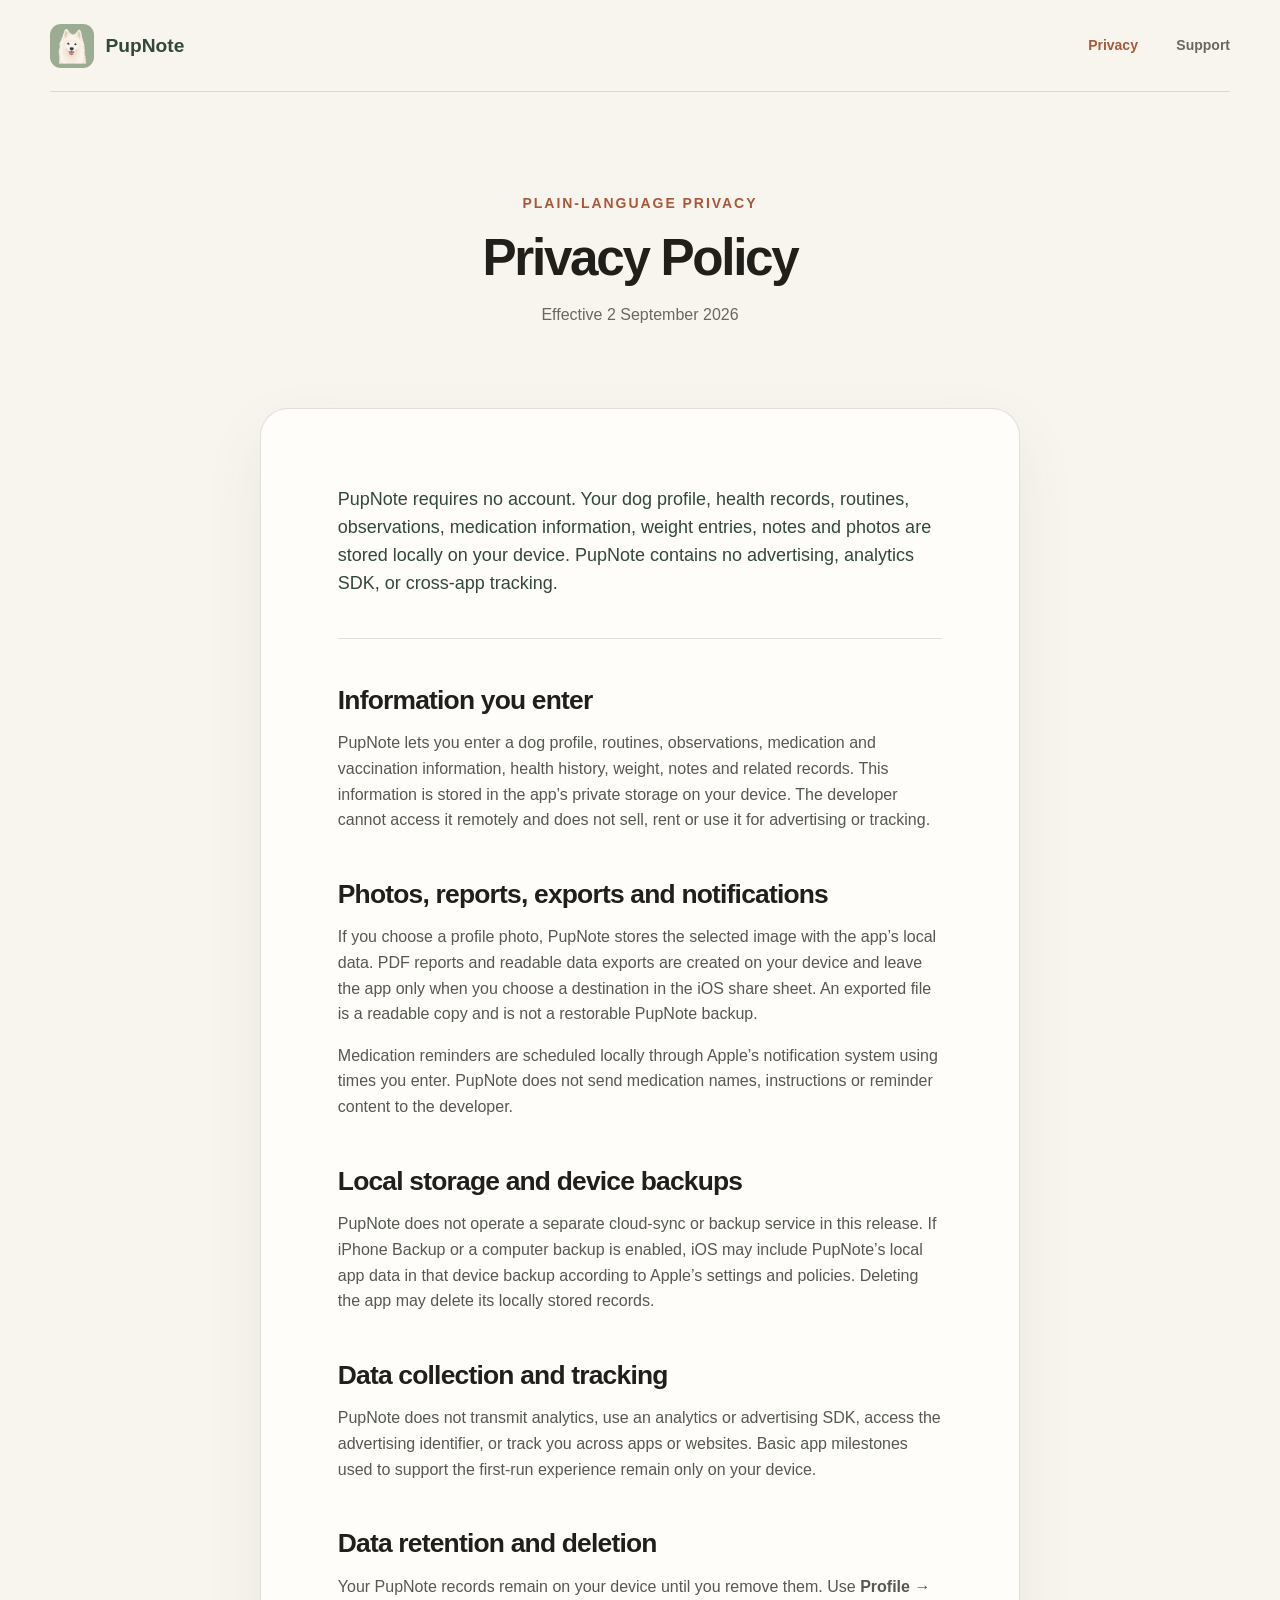
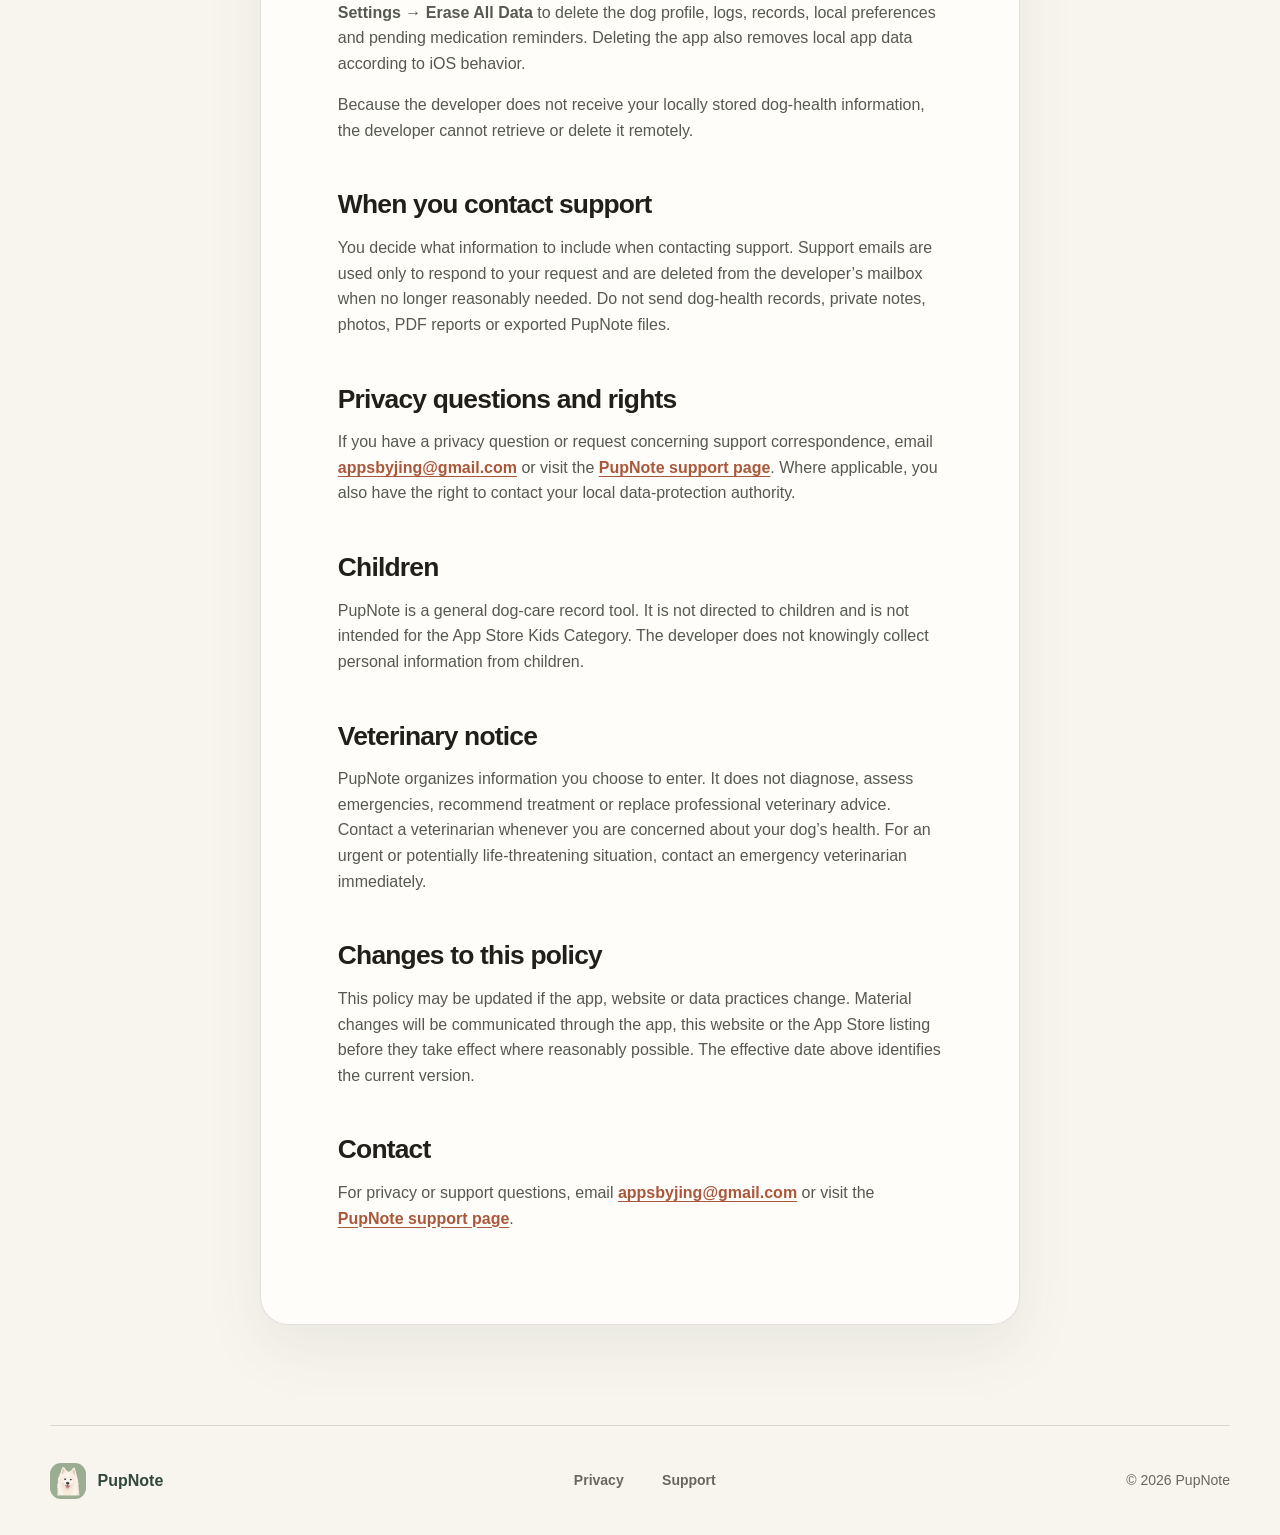
==== commit 442514cc: "Add PupNote developer support email" ====
--- a/privacy/index.html
+++ b/privacy/index.html
@@ -45,7 +45,7 @@
       <p>You decide what information to include when contacting support. Support emails are used only to respond to your request and are deleted from the developer’s mailbox when no longer reasonably needed. Do not send dog-health records, private notes, photos, PDF reports or exported PupNote files.</p>
 
       <h2>Privacy questions and rights</h2>
-      <p>If you have a privacy question or request concerning support correspondence, use the contact option on the <a href="../support/">PupNote support page</a>. Where applicable, you also have the right to contact your local data-protection authority.</p>
+      <p>If you have a privacy question or request concerning support correspondence, email <a href="mailto:appsbyjing@gmail.com">appsbyjing@gmail.com</a> or visit the <a href="../support/">PupNote support page</a>. Where applicable, you also have the right to contact your local data-protection authority.</p>
 
       <h2>Children</h2>
       <p>PupNote is a general dog-care record tool. It is not directed to children and is not intended for the App Store Kids Category. The developer does not knowingly collect personal information from children.</p>
@@ -57,7 +57,7 @@
       <p>This policy may be updated if the app, website or data practices change. Material changes will be communicated through the app, this website or the App Store listing before they take effect where reasonably possible. The effective date above identifies the current version.</p>
 
       <h2>Contact</h2>
-      <p>For privacy or support questions, visit the <a href="../support/">PupNote support page</a>.</p>
+      <p>For privacy or support questions, email <a href="mailto:appsbyjing@gmail.com">appsbyjing@gmail.com</a> or visit the <a href="../support/">PupNote support page</a>.</p>
     </article>
   </main>
   <footer><a class="brand footer-brand" href="../"><img src="../assets/pupnote-icon.png" alt="" width="36" height="36"><span>PupNote</span></a><div class="footer-links"><a href="./">Privacy</a><a href="../support/">Support</a></div><p>© 2026 PupNote</p></footer>
